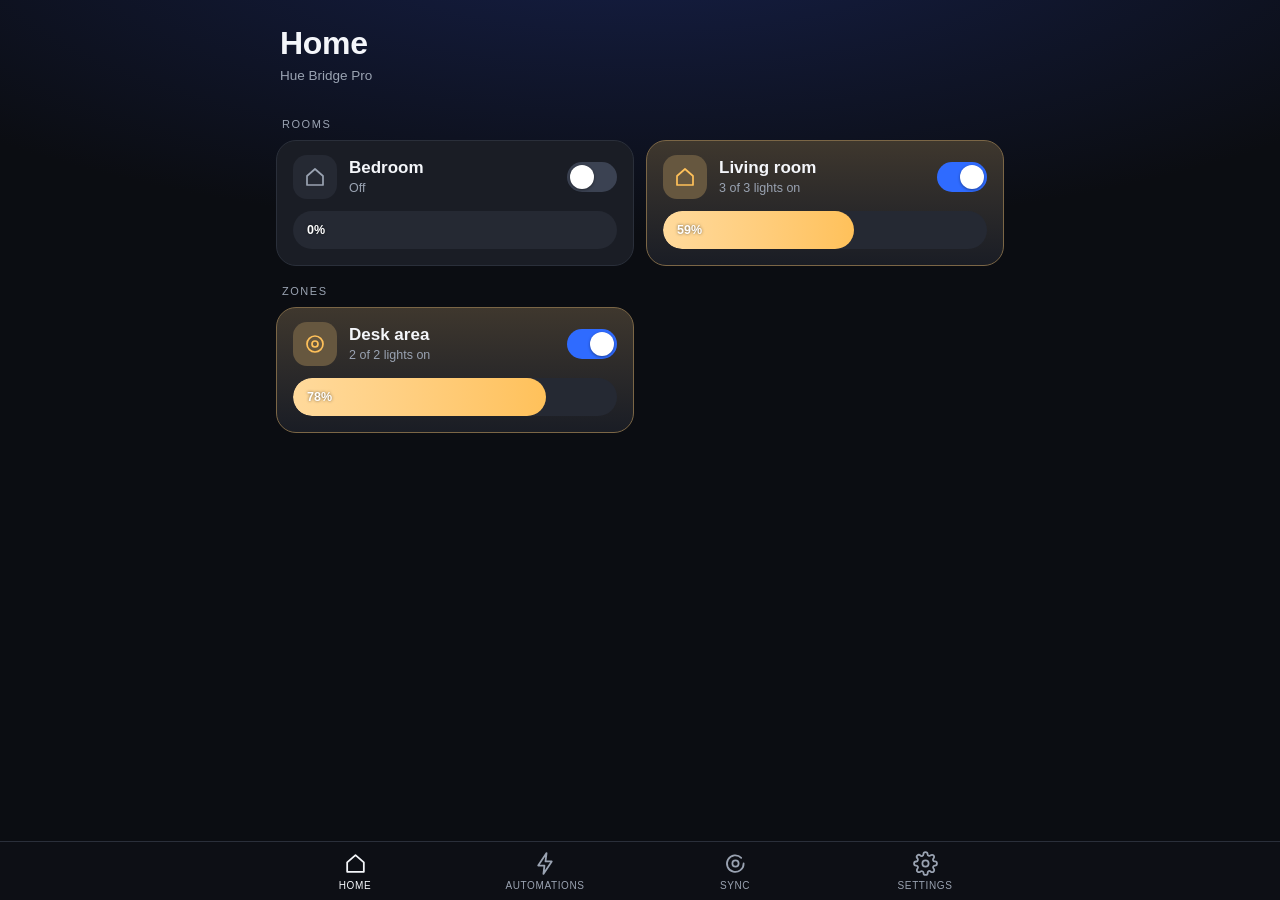
==== tests/frontend/panel/index.html @ cc8ea334 "Add the dashboard module: a Hue-only sidebar panel that works like the Hue app An optional module (o" ====
<!doctype html>
<html lang="en">
<head>
<meta charset="utf-8">
<meta name="viewport" content="width=device-width,initial-scale=1">
<title>Hue dashboard panel, test page</title>
</head>
<body>
<hue-plus-panel id="panel"></hue-plus-panel>
<script type="module">
  /* Serve the repository root (python3 -m http.server 8777) and open /tests/frontend/panel/index.html. ?user=guest makes the user not an administrator. */
  import { makeHass } from "./mock-hass.js";
  await import("/custom_components/hue_plus/frontend/panel.js?v=test");
  document.getElementById("panel").hass = makeHass(new URLSearchParams(location.search));
</script>
</body>
</html>
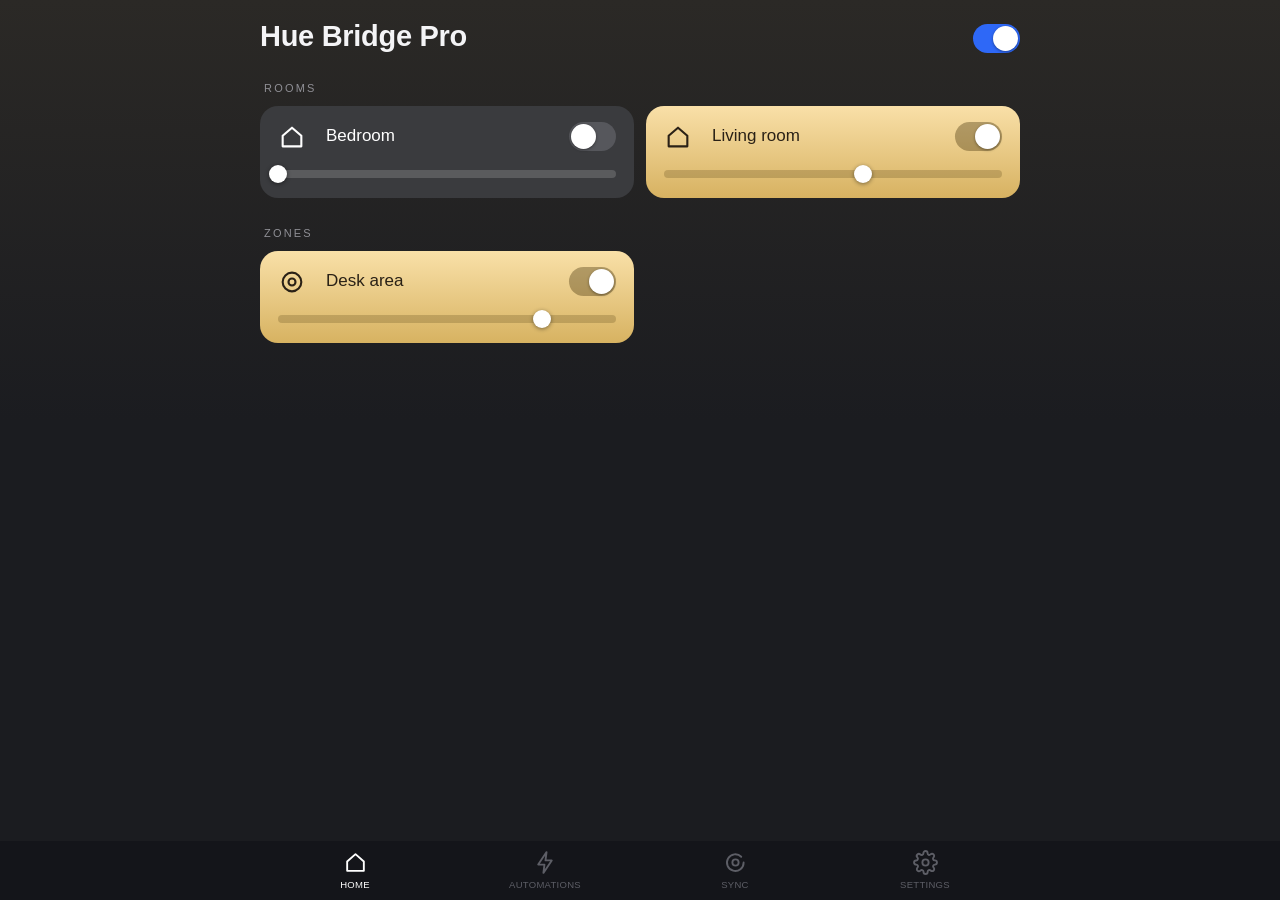
==== commit 45212a6b: "Rebuild the Hue dashboard panel after the Hue app The panel is drawn from the app's own screens: fla" ====
--- a/tests/frontend/panel/index.html
+++ b/tests/frontend/panel/index.html
@@ -10,7 +10,7 @@
 <script type="module">
   /* Serve the repository root (python3 -m http.server 8777) and open /tests/frontend/panel/index.html. ?user=guest makes the user not an administrator. */
   import { makeHass } from "./mock-hass.js";
-  await import("/custom_components/hue_plus/frontend/panel.js?v=test");
+  await import("/custom_components/hue_plus/frontend/panel.js?v=" + Date.now());
   document.getElementById("panel").hass = makeHass(new URLSearchParams(location.search));
 </script>
 </body>
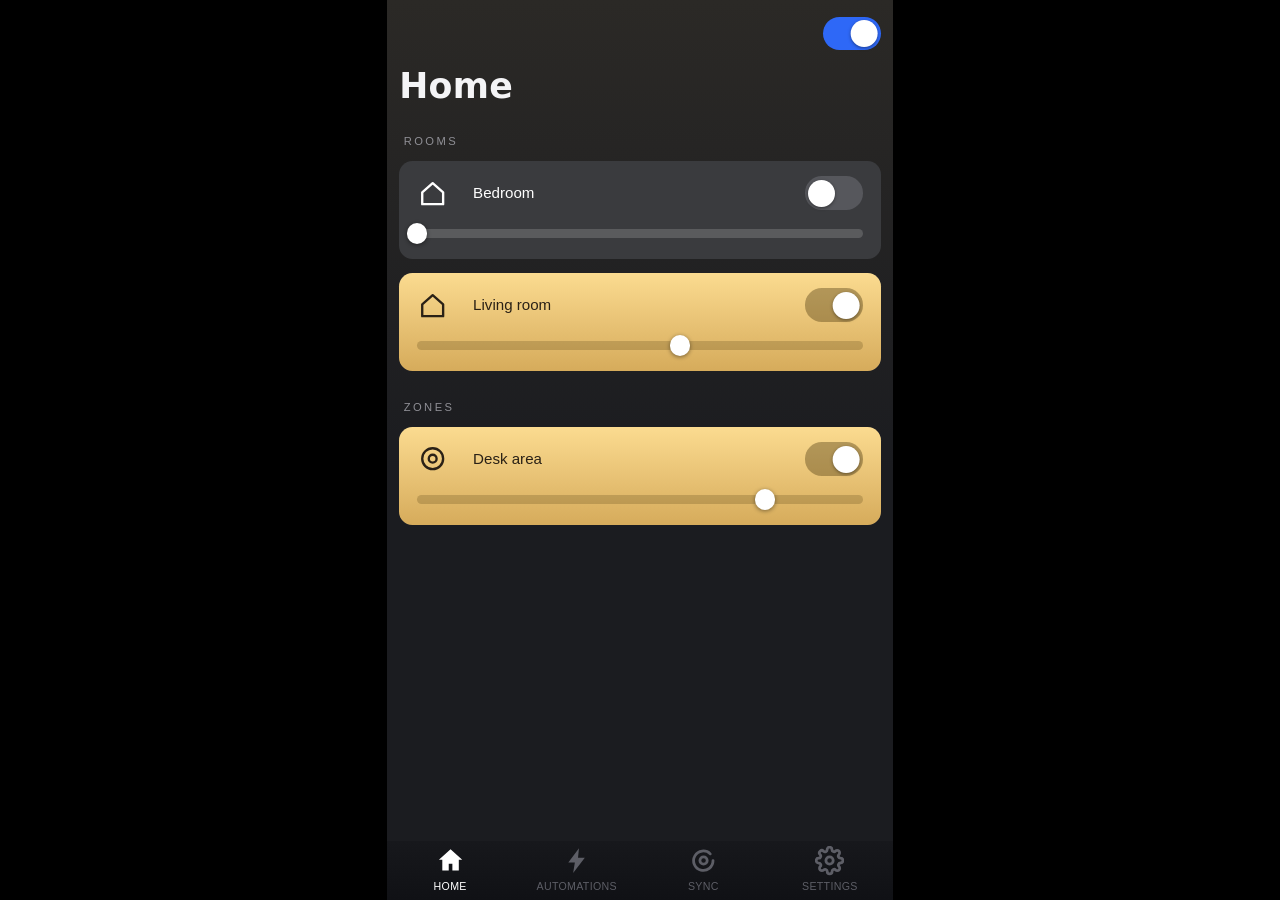
==== commit 1a5b4df6: "The lights picker of the Hue app, used by the automation wizard and a button's selected lights; room" ====
--- a/tests/frontend/panel/index.html
+++ b/tests/frontend/panel/index.html
@@ -9,7 +9,7 @@
 <hue-plus-panel id="panel"></hue-plus-panel>
 <script type="module">
   /* Serve the repository root (python3 -m http.server 8777) and open /tests/frontend/panel/index.html. ?user=guest makes the user not an administrator. */
-  import { makeHass } from "./mock-hass.js";
+  const { makeHass } = await import("./mock-hass.js?v=" + Date.now());
   await import("/custom_components/hue_plus/frontend/panel.js?v=" + Date.now());
   document.getElementById("panel").hass = makeHass(new URLSearchParams(location.search));
 </script>
